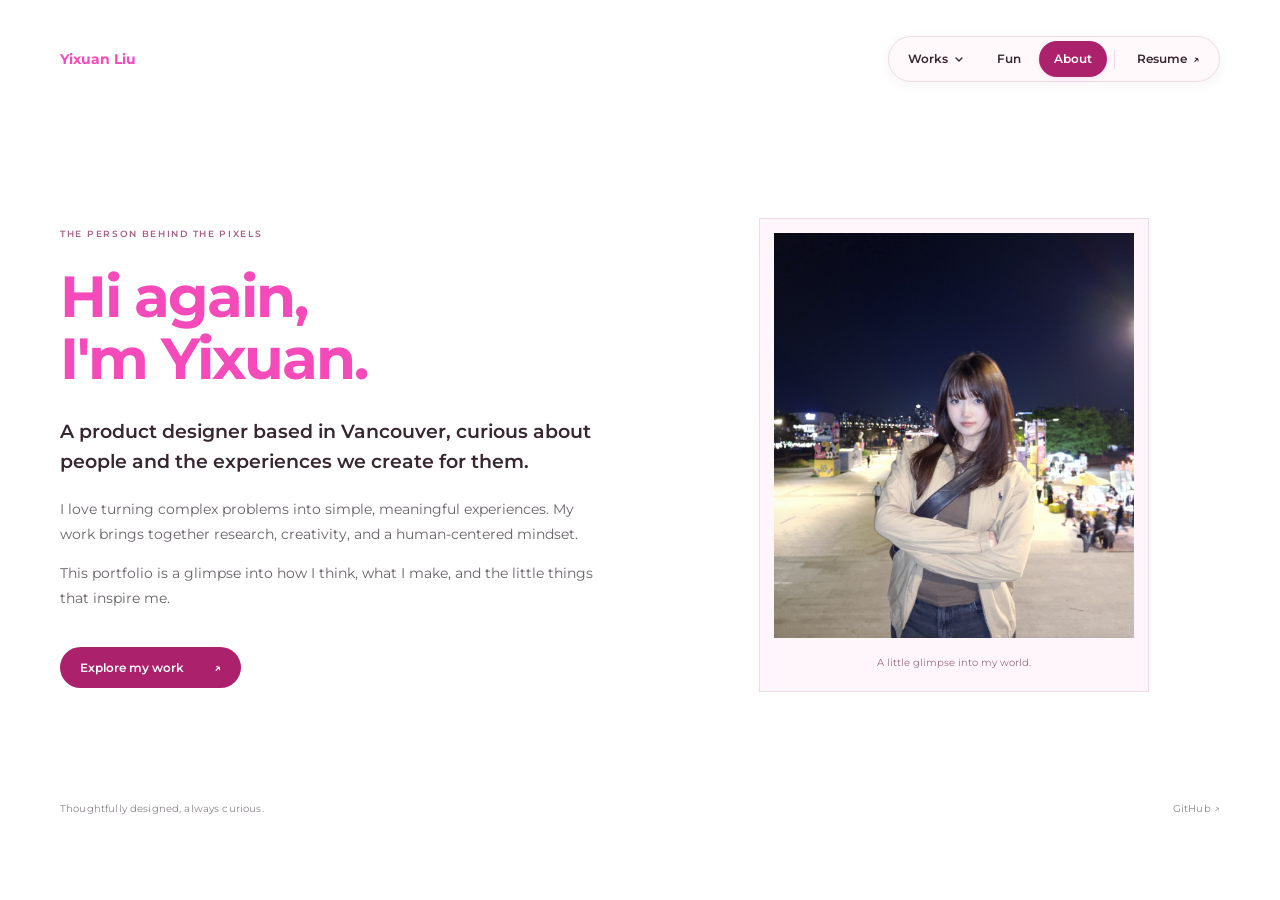
==== about.html @ a10f19e1 "Refresh portfolio navigation, entrance motion and branding" ====
<!doctype html>
<html lang="en"><head><meta charset="UTF-8"><meta name="viewport" content="width=device-width, initial-scale=1"><meta name="theme-color" content="#ffffff"><title>About — Yixuan Liu</title><link rel="icon" href="assets/favicon.svg" type="image/svg+xml"><link rel="stylesheet" href="style.css"><script src="navigation.js" defer></script></head>
<body><a class="skip-link" href="#main">Skip to content</a><header class="site-header">
    <a class="wordmark" href="./" aria-label="Yixuan Liu, home">Yixuan Liu</a>
    <nav class="portfolio-nav" aria-label="Main navigation">
      <div class="works-menu">
        <button class="pill-link works-trigger" type="button" aria-expanded="false" aria-controls="works-list">Works <svg class="nav-chevron" width="10" height="10" viewBox="0 0 10 10" aria-hidden="true"><path d="m2 4 3 3 3-3" fill="none" stroke="currentColor" stroke-width="1.4" stroke-linecap="round" stroke-linejoin="round"/></svg></button>
        <div class="works-list" id="works-list" hidden>
          <span class="nav-menu-label">SELECTED WORK</span>
          <a href="fnha.html"><strong>First Nations Health Authority</strong><span>Mental health &amp; primary care</span><span class="menu-arrow" aria-hidden="true">↗</span></a>
          <a href="elevare.html"><strong>ELEVARE Connect</strong><span>AI conversation practice</span><span class="menu-arrow" aria-hidden="true">↗</span></a>
          <a class="all-work-link" href="./#work">View all work <span aria-hidden="true">↓</span></a>
        </div>
      </div>
      <a class="pill-link" href="fun.html">Fun</a>
      <a class="pill-link" href="about.html" aria-current="page">About</a>
      <span class="nav-separator" aria-hidden="true"></span>
      <a class="pill-link resume-link" href="https://drive.google.com/file/d/155vEEcQ53P3VuCx9Ew82T92FQnsxPeMG/view?usp=drivesdk" target="_blank" rel="noopener noreferrer" aria-label="Resume (opens in a new tab)">Resume <span aria-hidden="true">↗</span></a>
    </nav>
  </header><main id="main"><section class="personal-view about-view" aria-labelledby="page-title"><div class="personal-copy"><span class="personal-eyebrow">THE PERSON BEHIND THE PIXELS</span><h1 id="page-title">Hi again,<br>I'm Yixuan.</h1><p class="personal-lead">A product designer based in Vancouver, curious about people and the experiences we create for them.</p><p>I love turning complex problems into simple, meaningful experiences. My work brings together research, creativity, and a human-centered mindset.</p><p>This portfolio is a glimpse into how I think, what I make, and the little things that inspire me.</p><a class="personal-action" href="./#work">Explore my work <span aria-hidden="true">↗</span></a></div><figure class="personal-portrait"><img src="assets/portrait.png" alt="Yixuan enjoying a night out in the city"><figcaption>A little glimpse into my world.</figcaption></figure></section><footer class="site-footer"><span>Thoughtfully designed, always curious.</span><a href="https://github.com/yixuan021" target="_blank" rel="noopener noreferrer">GitHub ↗</a></footer></main></body></html>
---- style.css ----
@import url('https://fonts.googleapis.com/css2?family=Montserrat:wght@400;500;600;700&display=swap');

:root{--pink:#f54bba;--ink:#171717;--muted:#686268;--font:'Montserrat',Arial,sans-serif}
*{box-sizing:border-box}html{scroll-behavior:smooth}body{margin:0;background:#fff;color:var(--ink);font-family:var(--font);-webkit-font-smoothing:antialiased}button,a{-webkit-tap-highlight-color:transparent}button{font:inherit}a{color:inherit}button:focus-visible,a:focus-visible{outline:2px solid var(--pink);outline-offset:6px}.skip-link{position:fixed;top:-80px;left:20px;z-index:10;background:white;padding:12px}.skip-link:focus{top:10px}
.site-header{max-width:1512px;margin:auto;padding:36px 60px;display:flex;justify-content:space-between;align-items:center}.wordmark{font-size:14px;font-weight:700;color:var(--pink);text-decoration:none}.navigation{width:270px;height:33px;display:flex;align-items:center;padding:2px 5px;background:#efefef;border-radius:24px;gap:0}.nav-item{border:0;background:none;text-decoration:none;border-radius:20px;display:flex;justify-content:center;align-items:center;gap:8px;height:29px;flex:1;font-size:14px;font-weight:700;letter-spacing:.28px;cursor:pointer;transition:background .2s}.nav-item.active{background:white}.nav-item:hover{background:#fff9fd}.nav-item img{width:14px;height:14px;object-fit:contain}
main{max-width:1512px;margin:auto}.hero{display:grid;grid-template-columns:minmax(0,1fr) minmax(0,567px);gap:clamp(40px,8.25vw,125px);align-items:center;margin:139px 89px 0 60px;min-height:382px}.intro{padding-bottom:43px;container-type:inline-size}.intro h1{font-weight:700;color:var(--pink);font-size:clamp(30px,10.2cqi,56px);line-height:1.12;letter-spacing:-.035em;margin:0 0 28px;white-space:nowrap}.intro-lead{font-size:20px;font-weight:700;line-height:1.25;letter-spacing:.4px;max-width:671px;margin:0 0 25px}.intro-body{font-size:14px;line-height:1.3;letter-spacing:.28px;margin:0;max-width:671px}.board-hint{display:flex;align-items:center;gap:5px;margin:29px 0 0;font-size:8px;line-height:1.6}.board-hint img{flex-shrink:0}.board-area{position:relative}.board{position:relative;width:100%;aspect-ratio:567/382;isolation:isolate}.corkboard{width:100%;height:100%;display:block}.keepsake{position:absolute;border:0;padding:0;background:none;cursor:pointer;transition:filter .2s,transform .25s;transform-origin:50% 12%;color:inherit}.keepsake:hover{filter:drop-shadow(0 5px 4px #39201535);transform:rotate(-3deg) translateY(-3px)}.keepsake:focus-visible{border-radius:4px}.keepsake img{pointer-events:none;max-width:none}.charm{left:4.76%;top:7.33%;width:7.78%;height:26.5%}.pin-crop{position:absolute;left:45.31%;top:0;width:27.19%;height:15.8%;overflow:hidden}.pin-crop img{position:absolute;width:255.1%;height:196.08%;left:-49.49%;top:-14.51%}.charm-crop{position:absolute;left:0;top:10.87%;width:100%;height:89.13%;overflow:hidden}.charm-crop img{position:absolute;width:209.1%;height:100%;left:-43.9%;top:0}.sticky-note{left:6.70%;top:58.64%;width:25.93%;height:32.46%}.note-paper{position:absolute;inset:0;width:100%;height:100%}.dog{position:absolute;left:15.29%;top:17.3%;width:61.6%;height:auto;transform:rotate(-1.83deg)}.photo{left:66.95%;top:57.59%;width:29.24%;height:38.65%}.photo-assembly{position:absolute;left:7.27%;top:10.53%;width:92.30%;height:82.78%;transform:rotate(6.45deg)}.portrait-crop{position:absolute;left:4.42%;top:6.41%;width:91.16%;height:81.18%;overflow:hidden}.portrait-crop img{position:absolute;width:108.66%;height:114.57%;left:-6.19%;top:-14.53%}.polaroid-crop{position:absolute;inset:0;overflow:hidden}.polaroid-crop img{position:absolute;width:138.35%;height:173.18%;left:-19.36%;top:-37.18%}.tape-crop{position:absolute;left:43.06%;top:0;width:30.77%;height:16.66%;overflow:hidden;transform:rotate(7.32deg)}.tape-crop img{position:absolute;width:100%;height:207.32%;left:0;top:-51.27%}.board-caption{position:absolute;bottom:-34px;right:12px;font-size:10px;letter-spacing:.3px;color:#a69b91;opacity:0;transition:opacity .25s}.board-area:hover .board-caption,.board-area:focus-within .board-caption{opacity:1}.site-footer{display:flex;justify-content:space-between;align-items:center;margin:clamp(110px,24vh,260px) 60px 28px;color:#8a838a;font-size:10px;letter-spacing:.15px}.site-footer a{text-decoration:none}.site-footer a:hover{color:var(--pink)}
dialog{border:0;border-radius:16px;padding:54px 44px 40px;max-width:500px;width:calc(100% - 36px);color:var(--ink);box-shadow:0 24px 100px #38241f26}dialog::backdrop{background:#35241c45;backdrop-filter:blur(5px)}.close-dialog{position:absolute;right:16px;top:12px;border:0;background:#f5f2f4;width:32px;height:32px;border-radius:50%;font-size:24px;cursor:pointer}.eyebrow{font-size:9px;font-weight:600;letter-spacing:2px;color:#8f7c88}dialog h2{font-size:28px;line-height:1.2;color:var(--pink);letter-spacing:-.5px;margin:18px 0 24px}dialog p{font-size:14px;line-height:1.8;color:#504650}dialog .text-link{display:inline-block;font-size:12px;font-weight:600;color:#b72483;margin-top:16px;text-decoration:none;border:0;border-bottom:1px solid #f2b6dc;padding:0 0 5px;background:none;cursor:pointer}.play-dog{display:block;object-fit:contain;margin:0 auto 20px}
@media(min-width:1400px){.hero{grid-template-columns:minmax(0,671px) minmax(0,567px);gap:125px}.intro{padding-bottom:42px}.intro h1{margin-bottom:24px}}
@media(max-width:1100px) and (min-width:761px){.site-header{padding:30px 40px}.hero{margin:130px 60px 0 40px;grid-template-columns:minmax(0,1.15fr) minmax(0,1fr);gap:55px;min-height:300px}.intro{padding-bottom:0}.intro h1{margin-bottom:22px}.intro-lead{font-size:16px;margin-bottom:20px}.intro-body{font-size:12px}.board-hint{margin-top:24px;font-size:7px}.site-footer{margin-left:40px;margin-right:40px}}
@media(max-width:760px){.site-header{padding:25px 24px}.wordmark{font-size:12px}.navigation{width:200px;height:34px;padding:3px}.nav-item{font-size:11px;height:28px;gap:5px}.nav-item img{width:11px;height:11px}.hero{display:flex;flex-direction:column;align-items:stretch;margin:78px 24px 0;gap:42px}.intro{padding:0;max-width:570px}.intro h1{margin-bottom:24px}.intro-lead{font-size:17px;line-height:1.4;letter-spacing:0;max-width:540px;margin-bottom:22px}.intro-body{font-size:13px;line-height:1.65;letter-spacing:0;max-width:540px}.board-hint{font-size:9px;margin-top:25px}.board-area{width:100%;max-width:567px;align-self:center}.board-caption{font-size:9px;bottom:-27px;opacity:1}.site-footer{margin:85px 24px 25px;font-size:9px;gap:20px}dialog{padding:48px 28px 28px}dialog h2{font-size:25px}}
/* A shared entrance for the introduction and board; final positions stay in place. */
@keyframes intro-reveal{
  from{opacity:0;transform:translateY(16px)}
  to{opacity:1;transform:translateY(0)}
}
@media(prefers-reduced-motion:no-preference){
  .intro > *, .hero .board-area{animation:intro-reveal 800ms cubic-bezier(.25,0,0,1) both}
  .intro h1{animation-delay:160ms}
  .intro-lead{animation-delay:240ms}
  .intro-body{animation-delay:320ms}
  .intro .board-hint{animation-delay:400ms}
  .hero .board-area{animation-delay:240ms}
}
@media(prefers-reduced-motion:reduce){html{scroll-behavior:auto}*,*::before,*::after{transition:none!important;animation:none!important}}

/* Selected work follows the 1392 × 774 cover in the Figma layout. */
.selected-work{margin:148px 60px 0;scroll-margin-top:40px}.project-media{position:relative;aspect-ratio:1392/774;background:#e9eeeb;overflow:hidden}.project-cover{display:flex;width:100%;height:100%;align-items:center;justify-content:center;text-decoration:none;background:radial-gradient(ellipse at 30% 20%,#f3f5ee 0%,#e8ede8 65%,#dce5df 100%)}.project-video{display:block;width:88%;height:auto;aspect-ratio:16/9;object-fit:contain;border-radius:8px;box-shadow:0 14px 42px #2541381c;transition:transform .6s cubic-bezier(.2,.7,.3,1)}.project-cover:hover .project-video{transform:scale(1.015)}.project-cover:focus-visible{outline-offset:-5px;outline:3px solid var(--pink)}.project-cta{position:absolute;right:28px;bottom:24px;padding:12px 17px;border-radius:30px;background:#161b18;color:white;font-size:12px;font-weight:500;display:flex;align-items:center;gap:18px;opacity:0;transform:translateY(5px);transition:opacity .2s,transform .2s}.project-cta span{font-size:20px;line-height:1}.project-cover:focus-visible .project-cta{opacity:1;transform:none}.preview-toggle{position:absolute;left:24px;bottom:22px;border:1px solid #ffffffb3;background:#ffffffd9;color:#31473d;border-radius:30px;padding:9px 13px;display:flex;align-items:center;gap:8px;font-size:10px;font-weight:500;cursor:pointer;box-shadow:0 2px 8px #1e332208}.preview-toggle[hidden]{display:none}.preview-toggle:hover{background:white}.preview-toggle-icon{font-size:10px;min-width:10px}.project-caption{display:flex;align-items:baseline;gap:24px;margin-top:10px}.project-caption h2{font-size:14px;font-weight:700;line-height:1.5;margin:0}.project-caption h2 a{text-decoration:none}.project-caption h2 a:hover{color:var(--pink)}.project-caption p{font-size:14px;line-height:1.5;margin:0;color:#292c39}.project-cursor{position:fixed;top:0;left:0;z-index:50;display:flex;align-items:center;gap:17px;border-radius:30px;padding:13px 18px;background:#161b18;color:white;box-shadow:0 5px 20px #13221b26;font-size:12px;font-weight:500;white-space:nowrap;pointer-events:none;opacity:0;visibility:hidden;will-change:transform}.project-cursor span{font-size:23px;line-height:1}.project-cursor.visible{opacity:1;visibility:visible}.site-footer{margin-top:110px}
@media(hover:hover) and (pointer:fine){.project-cover.has-project-cursor{cursor:none}}
@media(hover:none),(pointer:coarse){.project-cta{opacity:1;transform:none}.project-cursor{display:none}}
@media(max-width:1100px) and (min-width:761px){.selected-work{margin:130px 40px 0}.project-caption{gap:20px}.project-caption h2,.project-caption p{font-size:12px}}
@media(max-width:760px){.selected-work{margin:100px 24px 0;scroll-margin-top:24px}.project-media{aspect-ratio:1.25}.project-video{width:94%;border-radius:4px;box-shadow:0 8px 24px #2541381a}.project-caption{display:block;margin-top:14px}.project-caption h2{font-size:13px}.project-caption p{font-size:11px;line-height:1.6;margin-top:4px;max-width:300px}.project-cta{opacity:1;transform:none;right:12px;bottom:12px;font-size:10px;gap:10px;padding:8px 11px}.project-cta span{font-size:16px}.preview-toggle{left:12px;bottom:12px;font-size:9px;padding:8px 10px}.preview-toggle-label{display:none}.site-footer{margin-top:80px}}

/* Shared project dimensions; ELEVARE uses its own blue palette. */
.project + .project{margin-top:80px}.project-elevare .project-media{background:#e4eff7}.project-elevare .project-cover{background:radial-gradient(ellipse at 30% 20%,#f2f8fc 0%,#e4eff7 65%,#d3e5f1 100%)}
@media(max-width:760px){.project + .project{margin-top:52px}}

/* A pink capsule navigation shared across the portfolio. */
:root{--nav-hover:#fce2f1;--nav-selected:#ac216c;--nav-pressed:#8d1957;--nav-border:#eddae4}
.site-header{position:relative;z-index:20;gap:20px}
.portfolio-nav{display:flex;align-items:center;gap:3px;padding:4px;border:1px solid var(--nav-border);border-radius:999px;background:#fff9fceF;box-shadow:0 3px 12px #793a5610;font-family:var(--font)}
.pill-link{display:inline-flex;align-items:center;justify-content:center;gap:6px;min-height:36px;padding:0 15px;border:0;border-radius:999px;background:transparent;color:#382631;font:600 12px/1 var(--font);text-decoration:none;white-space:nowrap;cursor:pointer;transition:background-color .2s,color .2s,box-shadow .2s}
.pill-link:hover,.pill-link:focus-visible,.works-trigger[aria-expanded="true"]{background:var(--nav-hover);color:#8d1957}
.pill-link[aria-current="page"],.pill-link.is-current{background:var(--nav-selected);color:#fff;box-shadow:0 2px 5px #ac216c18}
.pill-link[aria-current="page"]:hover,.pill-link.is-current:hover{background:#981e60;color:#fff}
.pill-link:active{background:var(--nav-pressed);color:#fff}
.nav-separator{width:1px;height:19px;background:var(--nav-border);margin:0 4px}
.resume-link span{font-size:11px;line-height:1}
.works-menu{position:relative}.nav-chevron{transition:transform .2s}.works-trigger[aria-expanded="true"] .nav-chevron{transform:rotate(180deg)}
.works-list{position:absolute;top:calc(100% + 12px);left:0;width:310px;padding:10px;border:1px solid var(--nav-border);border-radius:18px;background:#fffbfd;box-shadow:0 14px 40px #68334c1a;animation:nav-menu-in .2s cubic-bezier(.25,0,0,1)}
.works-list[hidden]{display:none}.nav-menu-label{display:block;padding:10px 12px 8px;font-size:8px;font-weight:600;letter-spacing:1.5px;color:#9a6c82}
.works-list a{position:relative;display:block;padding:14px 34px 14px 12px;border-radius:11px;color:#382631;text-decoration:none;transition:background-color .2s,color .2s}
.works-list strong{display:block;font-size:11px;font-weight:600;line-height:1.5}.works-list a>span:not(.menu-arrow){display:block;font-size:10px;line-height:1.6;color:#886c7a;margin-top:3px}.menu-arrow{position:absolute;right:13px;top:17px;color:#ac216c;font-size:16px}
.works-list a:hover,.works-list a:focus-visible{background:var(--nav-hover)}
.works-list a[aria-current="page"]{background:var(--nav-selected);color:#fff}.works-list a[aria-current="page"] span{color:#fff}
.works-list .all-work-link{border-top:1px solid var(--nav-border);border-radius:0 0 10px 10px;margin-top:6px;font-size:10px;font-weight:600;display:flex;align-items:center;justify-content:space-between;padding:13px 12px}.works-list .all-work-link>span{margin:0}
@keyframes nav-menu-in{from{opacity:0;transform:translateY(-5px)}to{opacity:1;transform:translateY(0)}}
.case-page .case-header{height:60px}
.case-page .site-header{position:sticky;top:0;background:#fffffff5;backdrop-filter:blur(12px)}
.case-page .case-contents{top:calc(var(--portfolio-header-height,118px) + 24px)}
.case-page [id]{scroll-margin-top:calc(var(--portfolio-header-height,118px) + 24px)}
.personal-view{display:grid;grid-template-columns:minmax(0,1.2fr) minmax(0,1fr);gap:90px;align-items:center;margin:100px 90px 0 60px;min-height:420px}
.personal-eyebrow{font-size:9px;font-weight:600;letter-spacing:1.7px;color:#a96086}.personal-copy h1{font-size:clamp(40px,4.5vw,64px);line-height:1.08;letter-spacing:-2px;color:var(--pink);margin:24px 0 28px}.personal-copy p{font-size:14px;line-height:1.8;max-width:550px;color:#686268}.personal-copy .personal-lead{font-size:19px;font-weight:600;line-height:1.6;color:#382631}.personal-action{display:inline-flex;gap:30px;margin-top:22px;padding:13px 20px;border-radius:999px;background:var(--nav-selected);color:white;font-size:12px;font-weight:600;text-decoration:none;transition:background .2s}.personal-action:hover{background:var(--nav-pressed)}
.personal-portrait,.fun-art{margin:0;justify-self:center;max-width:390px;width:100%}.personal-portrait{padding:14px 14px 22px;background:#fff6fb;border:1px solid var(--nav-border);transform:rotate(3deg)}.personal-portrait img{display:block;width:100%;aspect-ratio:4/4.5;object-fit:cover}.personal-portrait figcaption,.fun-art figcaption{text-align:center;font-size:10px;color:#9a6c82;margin-top:18px}.fun-art{background:#fff6fb;border-radius:40px;padding:35px 25px}.fun-art img{display:block;width:100%;height:auto}
@media(max-width:760px){.site-header{flex-wrap:wrap;gap:20px;justify-content:center}.site-header .wordmark{margin-right:auto}.portfolio-nav{max-width:100%;gap:0;padding:4px}.pill-link{font-size:11px;padding:0 9px;min-height:35px}.nav-separator{margin:0 3px}.works-list{left:-20px;width:min(300px,calc(100vw - 48px))}.personal-view{grid-template-columns:1fr;gap:45px;margin:65px 24px 0;min-height:0}.personal-copy h1{font-size:44px;letter-spacing:-1.3px}.personal-copy .personal-lead{font-size:17px}.personal-copy p{font-size:13px}.personal-portrait,.fun-art{max-width:340px}.case-page .case-header{padding:0 24px}}
@media(prefers-reduced-motion:no-preference){.personal-copy,.personal-portrait,.fun-art{animation:intro-reveal 800ms cubic-bezier(.25,0,0,1) both}.personal-portrait,.fun-art{animation-delay:160ms}}
@media(max-width:380px){.portfolio-nav .pill-link{font-size:10px;padding:0 7px;gap:4px}.nav-separator{margin:0 2px}}
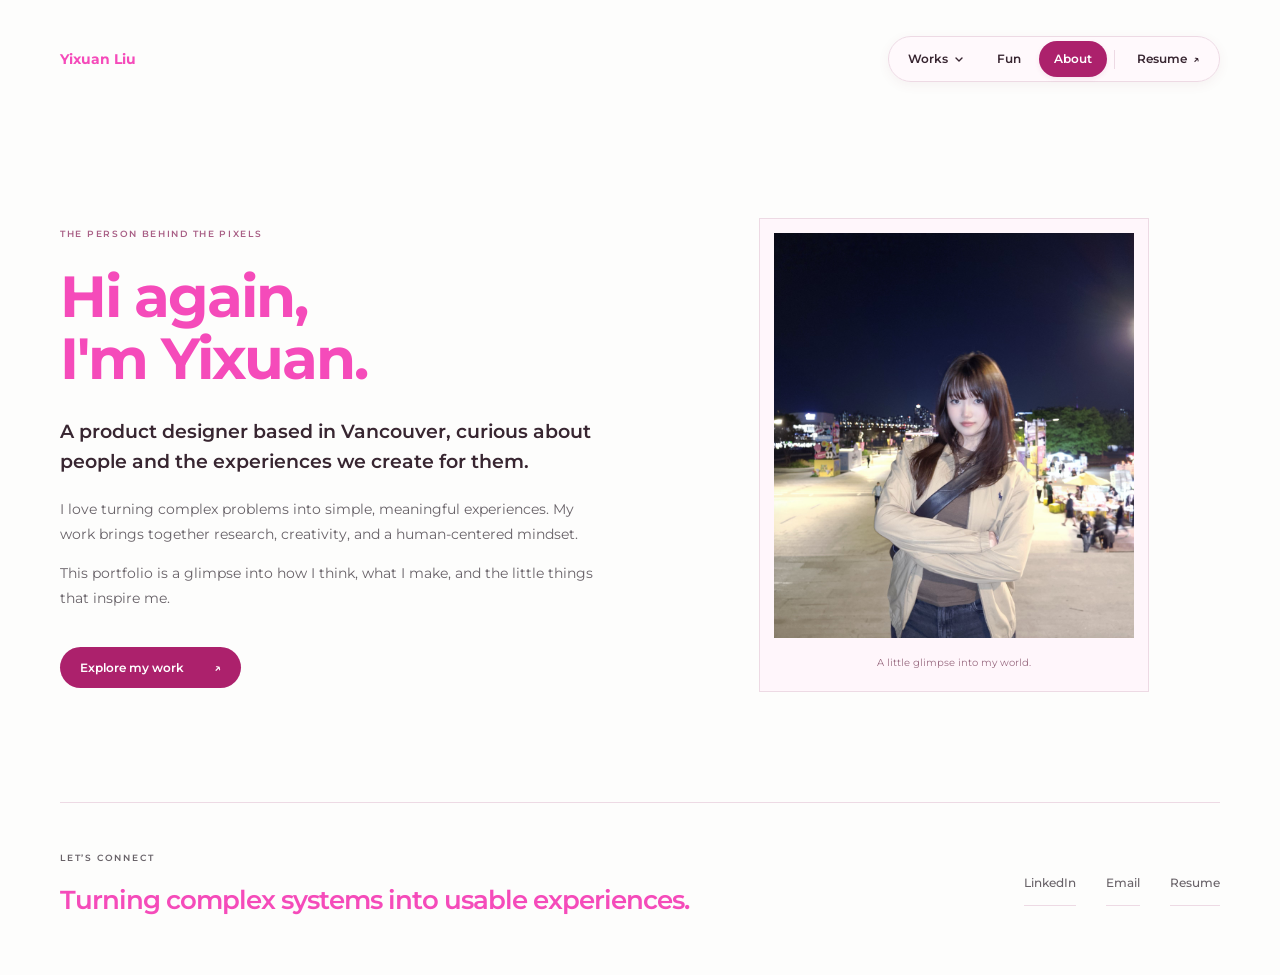
==== commit e2aedfee: "Refresh portfolio footer, homepage motion, sticky header, and palette" ====
--- a/about.html
+++ b/about.html
@@ -1,5 +1,5 @@
 <!doctype html>
-<html lang="en"><head><meta charset="UTF-8"><meta name="viewport" content="width=device-width, initial-scale=1"><meta name="theme-color" content="#ffffff"><title>About — Yixuan Liu</title><link rel="icon" href="assets/favicon.svg" type="image/svg+xml"><link rel="stylesheet" href="style.css"><script src="navigation.js" defer></script></head>
+<html lang="en"><head><meta charset="UTF-8"><meta name="viewport" content="width=device-width, initial-scale=1"><meta name="theme-color" content="#fdfdfc"><title>About — Yixuan Liu</title><link rel="icon" href="assets/favicon.svg" type="image/svg+xml"><link rel="stylesheet" href="style.css?v=20261031-footer-motion"><script src="navigation.js" defer></script></head>
 <body><a class="skip-link" href="#main">Skip to content</a><header class="site-header">
     <a class="wordmark" href="./" aria-label="Yixuan Liu, home">Yixuan Liu</a>
     <nav class="portfolio-nav" aria-label="Main navigation">
@@ -9,6 +9,7 @@
           <span class="nav-menu-label">SELECTED WORK</span>
           <a href="fnha.html"><strong>First Nations Health Authority</strong><span>Mental health &amp; primary care</span><span class="menu-arrow" aria-hidden="true">↗</span></a>
           <a href="elevare.html"><strong>ELEVARE Connect</strong><span>AI conversation practice</span><span class="menu-arrow" aria-hidden="true">↗</span></a>
+          <a href="groundlink.html"><strong>GroundLink</strong><span>Sports discovery &amp; community</span><span class="menu-arrow" aria-hidden="true">↗</span></a>
           <a class="all-work-link" href="./#work">View all work <span aria-hidden="true">↓</span></a>
         </div>
       </div>
@@ -17,4 +18,14 @@
       <span class="nav-separator" aria-hidden="true"></span>
       <a class="pill-link resume-link" href="https://drive.google.com/file/d/155vEEcQ53P3VuCx9Ew82T92FQnsxPeMG/view?usp=drivesdk" target="_blank" rel="noopener noreferrer" aria-label="Resume (opens in a new tab)">Resume <span aria-hidden="true">↗</span></a>
     </nav>
-  </header><main id="main"><section class="personal-view about-view" aria-labelledby="page-title"><div class="personal-copy"><span class="personal-eyebrow">THE PERSON BEHIND THE PIXELS</span><h1 id="page-title">Hi again,<br>I'm Yixuan.</h1><p class="personal-lead">A product designer based in Vancouver, curious about people and the experiences we create for them.</p><p>I love turning complex problems into simple, meaningful experiences. My work brings together research, creativity, and a human-centered mindset.</p><p>This portfolio is a glimpse into how I think, what I make, and the little things that inspire me.</p><a class="personal-action" href="./#work">Explore my work <span aria-hidden="true">↗</span></a></div><figure class="personal-portrait"><img src="assets/portrait.png" alt="Yixuan enjoying a night out in the city"><figcaption>A little glimpse into my world.</figcaption></figure></section><footer class="site-footer"><span>Thoughtfully designed, always curious.</span><a href="https://github.com/yixuan021" target="_blank" rel="noopener noreferrer">GitHub ↗</a></footer></main></body></html>+  </header><main id="main"><section class="personal-view about-view" aria-labelledby="page-title"><div class="personal-copy"><span class="personal-eyebrow">THE PERSON BEHIND THE PIXELS</span><h1 id="page-title">Hi again,<br>I'm Yixuan.</h1><p class="personal-lead">A product designer based in Vancouver, curious about people and the experiences we create for them.</p><p>I love turning complex problems into simple, meaningful experiences. My work brings together research, creativity, and a human-centered mindset.</p><p>This portfolio is a glimpse into how I think, what I make, and the little things that inspire me.</p><a class="personal-action" href="./#work">Explore my work <span aria-hidden="true">↗</span></a></div><figure class="personal-portrait"><img src="assets/portrait.png" alt="Yixuan enjoying a night out in the city"><figcaption>A little glimpse into my world.</figcaption></figure></section><footer class="site-footer" aria-label="Get in touch">
+      <div class="footer-message">
+        <span class="footer-eyebrow">LET’S CONNECT</span>
+        <h2>Turning complex systems into usable experiences.</h2>
+      </div>
+      <nav class="footer-links" aria-label="Contact and resume">
+        <a href="https://www.linkedin.com/in/yixuan-liu21/" target="_blank" rel="noopener noreferrer" aria-label="LinkedIn (opens in a new tab)">LinkedIn</a>
+        <a href="mailto:liuyixuan2002021@gmail.com">Email</a>
+        <a href="https://drive.google.com/file/d/155vEEcQ53P3VuCx9Ew82T92FQnsxPeMG/view?usp=drivesdk" target="_blank" rel="noopener noreferrer" aria-label="Resume (opens in a new tab)">Resume</a>
+      </nav>
+    </footer></main></body></html>
--- a/style.css
+++ b/style.css
@@ -1,9 +1,9 @@
 @import url('https://fonts.googleapis.com/css2?family=Montserrat:wght@400;500;600;700&display=swap');
 
-:root{--pink:#f54bba;--ink:#171717;--muted:#686268;--font:'Montserrat',Arial,sans-serif}
-*{box-sizing:border-box}html{scroll-behavior:smooth}body{margin:0;background:#fff;color:var(--ink);font-family:var(--font);-webkit-font-smoothing:antialiased}button,a{-webkit-tap-highlight-color:transparent}button{font:inherit}a{color:inherit}button:focus-visible,a:focus-visible{outline:2px solid var(--pink);outline-offset:6px}.skip-link{position:fixed;top:-80px;left:20px;z-index:10;background:white;padding:12px}.skip-link:focus{top:10px}
+:root{--page-background:#fdfdfc;--pink:#f54bba;--ink:#171717;--muted:#686268;--font:'Montserrat',Arial,sans-serif;--intro-title-size:clamp(30px,11.5cqi,64px);--intro-title-weight:700;--intro-title-line-height:1.12;--intro-title-tracking:-.035em}
+*{box-sizing:border-box}html{scroll-behavior:smooth}body{margin:0;background:var(--page-background);color:var(--ink);font-family:var(--font);-webkit-font-smoothing:antialiased}button,a{-webkit-tap-highlight-color:transparent}button{font:inherit}a{color:inherit}button:focus-visible,a:focus-visible{outline:2px solid var(--pink);outline-offset:6px}.skip-link{position:fixed;top:-80px;left:20px;z-index:10;background:white;padding:12px}.skip-link:focus{top:10px}
 .site-header{max-width:1512px;margin:auto;padding:36px 60px;display:flex;justify-content:space-between;align-items:center}.wordmark{font-size:14px;font-weight:700;color:var(--pink);text-decoration:none}.navigation{width:270px;height:33px;display:flex;align-items:center;padding:2px 5px;background:#efefef;border-radius:24px;gap:0}.nav-item{border:0;background:none;text-decoration:none;border-radius:20px;display:flex;justify-content:center;align-items:center;gap:8px;height:29px;flex:1;font-size:14px;font-weight:700;letter-spacing:.28px;cursor:pointer;transition:background .2s}.nav-item.active{background:white}.nav-item:hover{background:#fff9fd}.nav-item img{width:14px;height:14px;object-fit:contain}
-main{max-width:1512px;margin:auto}.hero{display:grid;grid-template-columns:minmax(0,1fr) minmax(0,567px);gap:clamp(40px,8.25vw,125px);align-items:center;margin:139px 89px 0 60px;min-height:382px}.intro{padding-bottom:43px;container-type:inline-size}.intro h1{font-weight:700;color:var(--pink);font-size:clamp(30px,10.2cqi,56px);line-height:1.12;letter-spacing:-.035em;margin:0 0 28px;white-space:nowrap}.intro-lead{font-size:20px;font-weight:700;line-height:1.25;letter-spacing:.4px;max-width:671px;margin:0 0 25px}.intro-body{font-size:14px;line-height:1.3;letter-spacing:.28px;margin:0;max-width:671px}.board-hint{display:flex;align-items:center;gap:5px;margin:29px 0 0;font-size:8px;line-height:1.6}.board-hint img{flex-shrink:0}.board-area{position:relative}.board{position:relative;width:100%;aspect-ratio:567/382;isolation:isolate}.corkboard{width:100%;height:100%;display:block}.keepsake{position:absolute;border:0;padding:0;background:none;cursor:pointer;transition:filter .2s,transform .25s;transform-origin:50% 12%;color:inherit}.keepsake:hover{filter:drop-shadow(0 5px 4px #39201535);transform:rotate(-3deg) translateY(-3px)}.keepsake:focus-visible{border-radius:4px}.keepsake img{pointer-events:none;max-width:none}.charm{left:4.76%;top:7.33%;width:7.78%;height:26.5%}.pin-crop{position:absolute;left:45.31%;top:0;width:27.19%;height:15.8%;overflow:hidden}.pin-crop img{position:absolute;width:255.1%;height:196.08%;left:-49.49%;top:-14.51%}.charm-crop{position:absolute;left:0;top:10.87%;width:100%;height:89.13%;overflow:hidden}.charm-crop img{position:absolute;width:209.1%;height:100%;left:-43.9%;top:0}.sticky-note{left:6.70%;top:58.64%;width:25.93%;height:32.46%}.note-paper{position:absolute;inset:0;width:100%;height:100%}.dog{position:absolute;left:15.29%;top:17.3%;width:61.6%;height:auto;transform:rotate(-1.83deg)}.photo{left:66.95%;top:57.59%;width:29.24%;height:38.65%}.photo-assembly{position:absolute;left:7.27%;top:10.53%;width:92.30%;height:82.78%;transform:rotate(6.45deg)}.portrait-crop{position:absolute;left:4.42%;top:6.41%;width:91.16%;height:81.18%;overflow:hidden}.portrait-crop img{position:absolute;width:108.66%;height:114.57%;left:-6.19%;top:-14.53%}.polaroid-crop{position:absolute;inset:0;overflow:hidden}.polaroid-crop img{position:absolute;width:138.35%;height:173.18%;left:-19.36%;top:-37.18%}.tape-crop{position:absolute;left:43.06%;top:0;width:30.77%;height:16.66%;overflow:hidden;transform:rotate(7.32deg)}.tape-crop img{position:absolute;width:100%;height:207.32%;left:0;top:-51.27%}.board-caption{position:absolute;bottom:-34px;right:12px;font-size:10px;letter-spacing:.3px;color:#a69b91;opacity:0;transition:opacity .25s}.board-area:hover .board-caption,.board-area:focus-within .board-caption{opacity:1}.site-footer{display:flex;justify-content:space-between;align-items:center;margin:clamp(110px,24vh,260px) 60px 28px;color:#8a838a;font-size:10px;letter-spacing:.15px}.site-footer a{text-decoration:none}.site-footer a:hover{color:var(--pink)}
+main{max-width:1512px;margin:auto}.hero{display:grid;grid-template-columns:minmax(0,1fr) minmax(0,567px);gap:clamp(40px,8.25vw,125px);align-items:center;margin:139px 89px 0 60px;min-height:382px}.intro{padding-bottom:43px;container-type:inline-size}.intro h1{font-weight:var(--intro-title-weight);color:var(--pink);font-size:var(--intro-title-size);line-height:var(--intro-title-line-height);letter-spacing:var(--intro-title-tracking);margin:0 0 28px;white-space:nowrap}.intro-lead{font-size:20px;font-weight:700;line-height:1.25;letter-spacing:.4px;max-width:671px;margin:0 0 25px}.intro-body{font-size:14px;line-height:1.3;letter-spacing:.28px;margin:0;max-width:671px}.board-hint{display:flex;align-items:center;gap:5px;margin:29px 0 0;font-size:8px;line-height:1.6}.board-hint img{flex-shrink:0}.board-area{position:relative}.board{position:relative;width:100%;aspect-ratio:567/382;isolation:isolate}.corkboard{width:100%;height:100%;display:block}.keepsake{position:absolute;border:0;padding:0;background:none;cursor:pointer;transition:filter .2s,transform .25s;transform-origin:50% 12%;color:inherit}.keepsake:hover{filter:drop-shadow(0 5px 4px #39201535);transform:rotate(-3deg) translateY(-3px)}.keepsake:focus-visible{border-radius:4px}.keepsake img{pointer-events:none;max-width:none}.charm{left:4.76%;top:7.33%;width:7.78%;height:26.5%}.pin-crop{position:absolute;left:45.31%;top:0;width:27.19%;height:15.8%;overflow:hidden}.pin-crop img{position:absolute;width:255.1%;height:196.08%;left:-49.49%;top:-14.51%}.charm-crop{position:absolute;left:0;top:10.87%;width:100%;height:89.13%;overflow:hidden}.charm-crop img{position:absolute;width:209.1%;height:100%;left:-43.9%;top:0}.sticky-note{left:6.70%;top:58.64%;width:25.93%;height:32.46%}.note-paper{position:absolute;inset:0;width:100%;height:100%}.dog{position:absolute;left:15.29%;top:17.3%;width:61.6%;height:auto;transform:rotate(-1.83deg)}.photo{left:66.95%;top:57.59%;width:29.24%;height:38.65%}.photo-assembly{position:absolute;left:7.27%;top:10.53%;width:92.30%;height:82.78%;transform:rotate(6.45deg)}.portrait-crop{position:absolute;left:4.42%;top:6.41%;width:91.16%;height:81.18%;overflow:hidden}.portrait-crop img{position:absolute;width:108.66%;height:114.57%;left:-6.19%;top:-14.53%}.polaroid-crop{position:absolute;inset:0;overflow:hidden}.polaroid-crop img{position:absolute;width:138.35%;height:173.18%;left:-19.36%;top:-37.18%}.tape-crop{position:absolute;left:43.06%;top:0;width:30.77%;height:16.66%;overflow:hidden;transform:rotate(7.32deg)}.tape-crop img{position:absolute;width:100%;height:207.32%;left:0;top:-51.27%}.board-caption{position:absolute;bottom:-34px;right:12px;font-size:10px;letter-spacing:.3px;color:#a69b91;opacity:0;transition:opacity .25s}.board-area:hover .board-caption,.board-area:focus-within .board-caption{opacity:1}.site-footer{display:flex;justify-content:space-between;align-items:center;margin:clamp(110px,24vh,260px) 60px 28px;color:#8a838a;font-size:10px;letter-spacing:.15px}.site-footer a{text-decoration:none}.site-footer a:hover{color:var(--pink)}
 dialog{border:0;border-radius:16px;padding:54px 44px 40px;max-width:500px;width:calc(100% - 36px);color:var(--ink);box-shadow:0 24px 100px #38241f26}dialog::backdrop{background:#35241c45;backdrop-filter:blur(5px)}.close-dialog{position:absolute;right:16px;top:12px;border:0;background:#f5f2f4;width:32px;height:32px;border-radius:50%;font-size:24px;cursor:pointer}.eyebrow{font-size:9px;font-weight:600;letter-spacing:2px;color:#8f7c88}dialog h2{font-size:28px;line-height:1.2;color:var(--pink);letter-spacing:-.5px;margin:18px 0 24px}dialog p{font-size:14px;line-height:1.8;color:#504650}dialog .text-link{display:inline-block;font-size:12px;font-weight:600;color:#b72483;margin-top:16px;text-decoration:none;border:0;border-bottom:1px solid #f2b6dc;padding:0 0 5px;background:none;cursor:pointer}.play-dog{display:block;object-fit:contain;margin:0 auto 20px}
 @media(min-width:1400px){.hero{grid-template-columns:minmax(0,671px) minmax(0,567px);gap:125px}.intro{padding-bottom:42px}.intro h1{margin-bottom:24px}}
 @media(max-width:1100px) and (min-width:761px){.site-header{padding:30px 40px}.hero{margin:130px 60px 0 40px;grid-template-columns:minmax(0,1.15fr) minmax(0,1fr);gap:55px;min-height:300px}.intro{padding-bottom:0}.intro h1{margin-bottom:22px}.intro-lead{font-size:16px;margin-bottom:20px}.intro-body{font-size:12px}.board-hint{margin-top:24px;font-size:7px}.site-footer{margin-left:40px;margin-right:40px}}
@@ -24,7 +24,7 @@
 @media(prefers-reduced-motion:reduce){html{scroll-behavior:auto}*,*::before,*::after{transition:none!important;animation:none!important}}
 
 /* Selected work follows the 1392 × 774 cover in the Figma layout. */
-.selected-work{margin:148px 60px 0;scroll-margin-top:40px}.project-media{position:relative;aspect-ratio:1392/774;background:#e9eeeb;overflow:hidden}.project-cover{display:flex;width:100%;height:100%;align-items:center;justify-content:center;text-decoration:none;background:radial-gradient(ellipse at 30% 20%,#f3f5ee 0%,#e8ede8 65%,#dce5df 100%)}.project-video{display:block;width:88%;height:auto;aspect-ratio:16/9;object-fit:contain;border-radius:8px;box-shadow:0 14px 42px #2541381c;transition:transform .6s cubic-bezier(.2,.7,.3,1)}.project-cover:hover .project-video{transform:scale(1.015)}.project-cover:focus-visible{outline-offset:-5px;outline:3px solid var(--pink)}.project-cta{position:absolute;right:28px;bottom:24px;padding:12px 17px;border-radius:30px;background:#161b18;color:white;font-size:12px;font-weight:500;display:flex;align-items:center;gap:18px;opacity:0;transform:translateY(5px);transition:opacity .2s,transform .2s}.project-cta span{font-size:20px;line-height:1}.project-cover:focus-visible .project-cta{opacity:1;transform:none}.preview-toggle{position:absolute;left:24px;bottom:22px;border:1px solid #ffffffb3;background:#ffffffd9;color:#31473d;border-radius:30px;padding:9px 13px;display:flex;align-items:center;gap:8px;font-size:10px;font-weight:500;cursor:pointer;box-shadow:0 2px 8px #1e332208}.preview-toggle[hidden]{display:none}.preview-toggle:hover{background:white}.preview-toggle-icon{font-size:10px;min-width:10px}.project-caption{display:flex;align-items:baseline;gap:24px;margin-top:10px}.project-caption h2{font-size:14px;font-weight:700;line-height:1.5;margin:0}.project-caption h2 a{text-decoration:none}.project-caption h2 a:hover{color:var(--pink)}.project-caption p{font-size:14px;line-height:1.5;margin:0;color:#292c39}.project-cursor{position:fixed;top:0;left:0;z-index:50;display:flex;align-items:center;gap:17px;border-radius:30px;padding:13px 18px;background:#161b18;color:white;box-shadow:0 5px 20px #13221b26;font-size:12px;font-weight:500;white-space:nowrap;pointer-events:none;opacity:0;visibility:hidden;will-change:transform}.project-cursor span{font-size:23px;line-height:1}.project-cursor.visible{opacity:1;visibility:visible}.site-footer{margin-top:110px}
+.selected-work{margin:148px 60px 0;scroll-margin-top:40px}.project-media{position:relative;aspect-ratio:1392/774;background:#e9eeeb;overflow:hidden}.project-cover{display:flex;width:100%;height:100%;align-items:center;justify-content:center;text-decoration:none;background:radial-gradient(ellipse at 30% 20%,#f3f5ee 0%,#e8ede8 65%,#dce5df 100%)}.project-video{display:block;width:88%;height:auto;aspect-ratio:16/9;object-fit:contain;border-radius:8px;box-shadow:0 14px 42px #2541381c}.project-cover:focus-visible{outline-offset:-5px;outline:3px solid var(--pink)}.project-cta{position:absolute;right:28px;bottom:24px;padding:12px 17px;border-radius:30px;background:#161b18;color:white;font-size:12px;font-weight:500;display:flex;align-items:center;gap:18px;opacity:0;transform:translateY(5px);transition:opacity .2s,transform .2s}.project-cta span{font-size:20px;line-height:1}.project-cover:focus-visible .project-cta{opacity:1;transform:none}.preview-toggle{position:absolute;left:24px;bottom:22px;border:1px solid #ffffffb3;background:#ffffffd9;color:#31473d;border-radius:30px;padding:9px 13px;display:flex;align-items:center;gap:8px;font-size:10px;font-weight:500;cursor:pointer;box-shadow:0 2px 8px #1e332208}.preview-toggle[hidden]{display:none}.preview-toggle:hover{background:white}.preview-toggle-icon{font-size:10px;min-width:10px}.project-caption{display:flex;align-items:baseline;gap:24px;margin-top:10px}.project-caption h2{font-size:14px;font-weight:700;line-height:1.5;margin:0}.project-caption h2 a{text-decoration:none}.project-caption h2 a:hover{color:var(--pink)}.project-caption p{font-size:14px;line-height:1.5;margin:0;color:#292c39}.project-cursor{position:fixed;top:0;left:0;z-index:50;display:flex;align-items:center;gap:17px;border-radius:30px;padding:13px 18px;background:#161b18;color:white;box-shadow:0 5px 20px #13221b26;font-size:12px;font-weight:500;white-space:nowrap;pointer-events:none;opacity:0;visibility:hidden;will-change:transform}.project-cursor span{font-size:23px;line-height:1}.project-cursor.visible{opacity:1;visibility:visible}.site-footer{margin-top:110px}
 @media(hover:hover) and (pointer:fine){.project-cover.has-project-cursor{cursor:none}}
 @media(hover:none),(pointer:coarse){.project-cta{opacity:1;transform:none}.project-cursor{display:none}}
 @media(max-width:1100px) and (min-width:761px){.selected-work{margin:130px 40px 0}.project-caption{gap:20px}.project-caption h2,.project-caption p{font-size:12px}}
@@ -55,7 +55,7 @@
 .works-list .all-work-link{border-top:1px solid var(--nav-border);border-radius:0 0 10px 10px;margin-top:6px;font-size:10px;font-weight:600;display:flex;align-items:center;justify-content:space-between;padding:13px 12px}.works-list .all-work-link>span{margin:0}
 @keyframes nav-menu-in{from{opacity:0;transform:translateY(-5px)}to{opacity:1;transform:translateY(0)}}
 .case-page .case-header{height:60px}
-.case-page .site-header{position:sticky;top:0;background:#fffffff5;backdrop-filter:blur(12px)}
+.case-page .site-header,.home-page .site-header{position:sticky;top:0;background:#fdfdfcf5;backdrop-filter:blur(12px)}
 .case-page .case-contents{top:calc(var(--portfolio-header-height,118px) + 24px)}
 .case-page [id]{scroll-margin-top:calc(var(--portfolio-header-height,118px) + 24px)}
 .personal-view{display:grid;grid-template-columns:minmax(0,1.2fr) minmax(0,1fr);gap:90px;align-items:center;margin:100px 90px 0 60px;min-height:420px}
@@ -64,3 +64,55 @@
 @media(max-width:760px){.site-header{flex-wrap:wrap;gap:20px;justify-content:center}.site-header .wordmark{margin-right:auto}.portfolio-nav{max-width:100%;gap:0;padding:4px}.pill-link{font-size:11px;padding:0 9px;min-height:35px}.nav-separator{margin:0 3px}.works-list{left:-20px;width:min(300px,calc(100vw - 48px))}.personal-view{grid-template-columns:1fr;gap:45px;margin:65px 24px 0;min-height:0}.personal-copy h1{font-size:44px;letter-spacing:-1.3px}.personal-copy .personal-lead{font-size:17px}.personal-copy p{font-size:13px}.personal-portrait,.fun-art{max-width:340px}.case-page .case-header{padding:0 24px}}
 @media(prefers-reduced-motion:no-preference){.personal-copy,.personal-portrait,.fun-art{animation:intro-reveal 800ms cubic-bezier(.25,0,0,1) both}.personal-portrait,.fun-art{animation-delay:160ms}}
 @media(max-width:380px){.portfolio-nav .pill-link{font-size:10px;padding:0 7px;gap:4px}.nav-separator{margin:0 2px}}
+
+.project-groundlink .project-media,.project-groundlink .project-cover{background:#e6efdf}
+
+/* Preserve the original GroundLink film’s widescreen composition. */
+.project-groundlink .project-video{aspect-ratio:320/169}
+
+/* Shared page entrance for Works, Fun, About, and all project stories. */
+@keyframes page-fade-in{from{opacity:0}to{opacity:1}}
+@media(prefers-reduced-motion:no-preference){
+  main,.case-header{animation:page-fade-in 480ms ease-out both}
+}
+
+/* A quiet closing note, using the portfolio’s typography and rose accents. */
+.site-footer{
+  display:flex;justify-content:space-between;align-items:center;gap:48px;
+  margin:110px 60px 0;padding:48px 0 58px;border-top:1px solid var(--nav-border);
+  color:var(--ink);letter-spacing:0;
+}
+.footer-eyebrow{display:block;margin-bottom:18px;color:var(--muted);font-size:9px;font-weight:600;letter-spacing:1.8px;line-height:1.6}
+.footer-message h2{margin:0;font-size:clamp(21px,2vw,28px);font-weight:600;line-height:1.3;letter-spacing:-1px}
+.footer-message h2{color:var(--pink)}
+.footer-links{display:flex;align-items:center;gap:30px;flex-shrink:0}
+.footer-links a{
+  display:inline-flex;align-items:center;justify-content:space-between;gap:18px;min-height:44px;
+  padding:8px 0;border:0;border-bottom:1px solid var(--nav-border);background:none;
+  color:var(--muted);font:500 12px/1.5 var(--font);text-decoration:none;
+  transition:color .2s,border-color .2s;
+}
+.footer-links a:hover{color:var(--pink);border-color:var(--pink)}
+.case-page .site-footer{max-width:1392px;margin:70px 60px 0}
+@media(min-width:1512px){.case-page .site-footer{margin-left:auto;margin-right:auto}}
+@media(max-width:1100px){.site-footer,.case-page .site-footer{margin-left:40px;margin-right:40px}.footer-links{gap:22px}.footer-links a{gap:12px}}
+@media(max-width:760px){
+  .site-footer,.case-page .site-footer{flex-direction:column;align-items:flex-start;gap:30px;margin:80px 24px 0;padding:32px 0 38px}
+  .footer-eyebrow{font-size:8px;margin-bottom:14px}
+  .footer-message h2{font-size:clamp(20px,5vw,24px);letter-spacing:-.7px}
+  .footer-links{flex-wrap:wrap;gap:26px}
+  .footer-links a{font-size:11px;gap:16px}
+}
+@media(prefers-reduced-motion:reduce){.footer-links a{transition:none}}
+
+/* Zoom out the cover within a stable project hit area. */
+@media(hover:hover) and (pointer:fine) and (prefers-reduced-motion:no-preference){
+  .selected-work .project-media{transform:scale(1);transform-origin:center;transition:transform 650ms cubic-bezier(.22,1,.36,1)}
+  .selected-work .project:hover .project-media{transform:scale(.9)}
+}
+@media(prefers-reduced-motion:no-preference){
+  .selected-work .project:focus-within .project-media{transform:scale(.9);transition:transform 650ms cubic-bezier(.22,1,.36,1)}
+}
+
+/* Keep homepage section links clear of the sticky header at every size. */
+.home-page #work{scroll-margin-top:calc(var(--portfolio-header-height,118px) + 24px)}
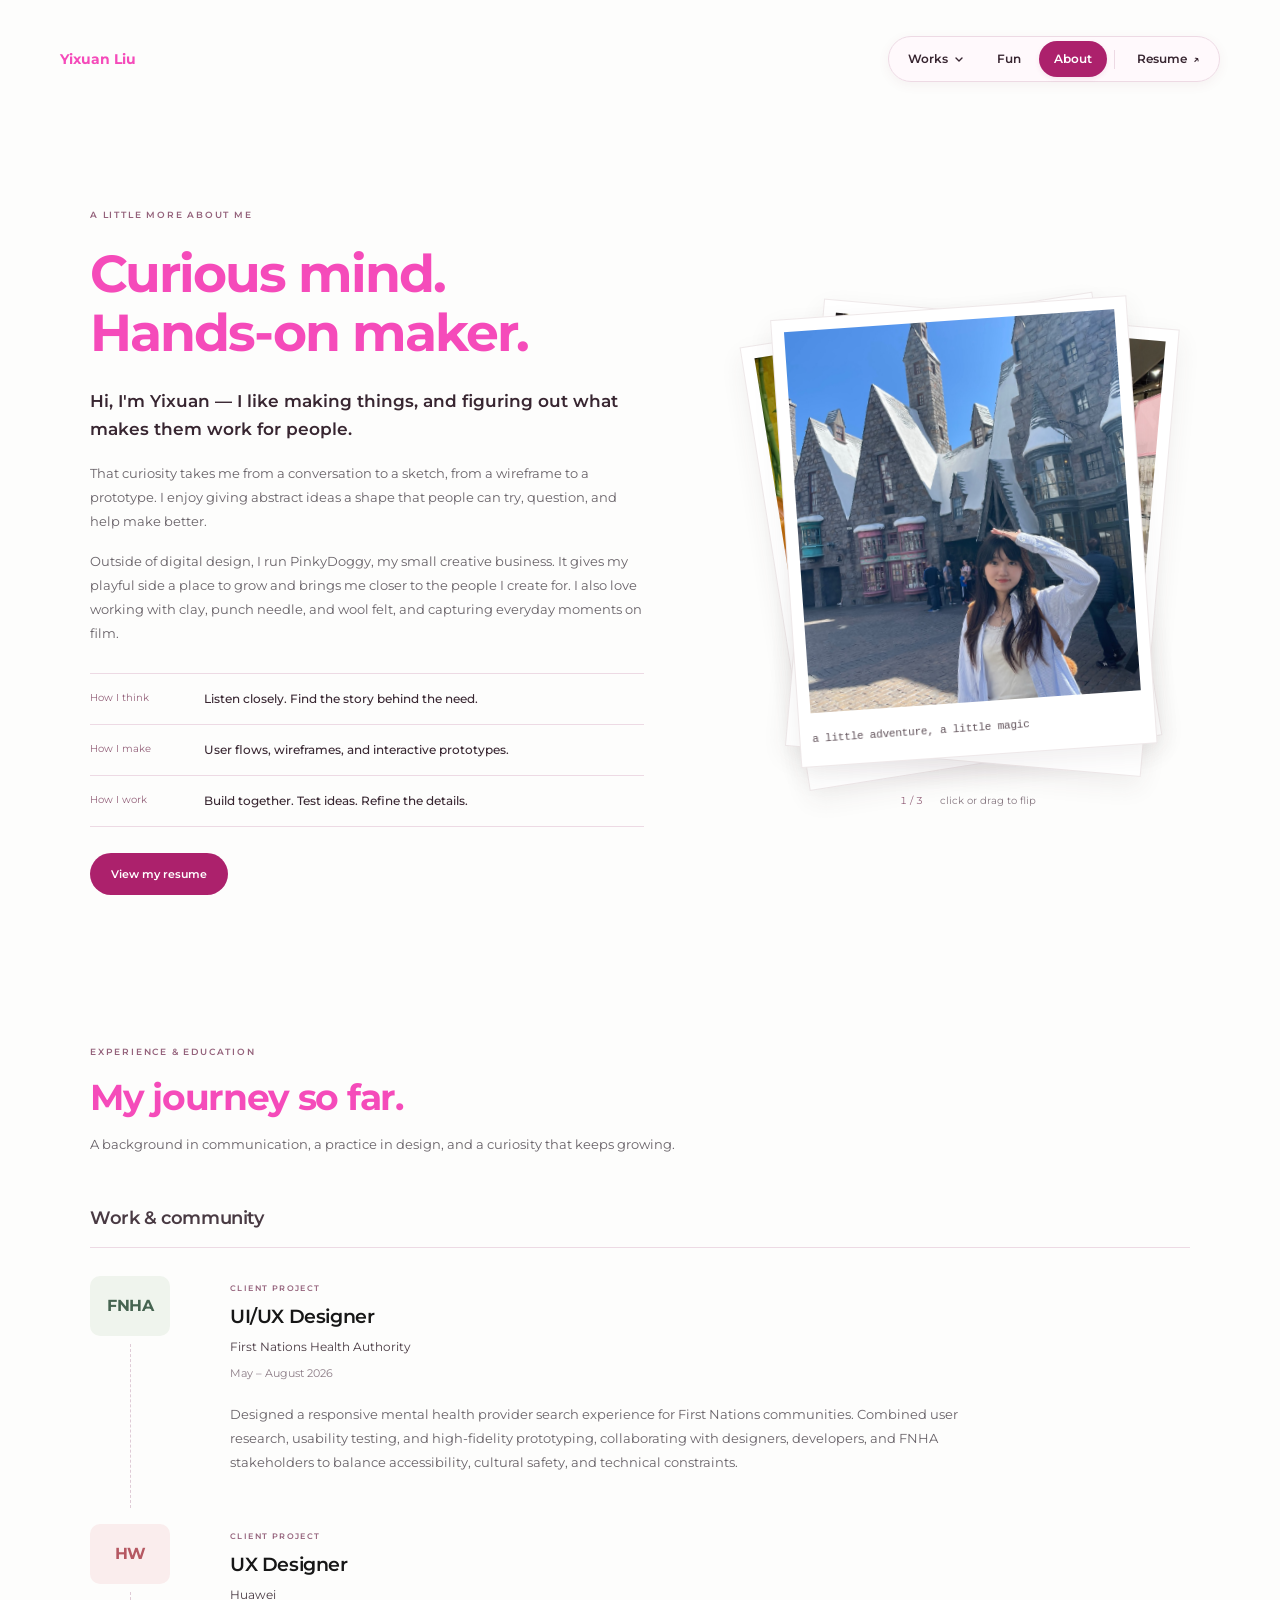
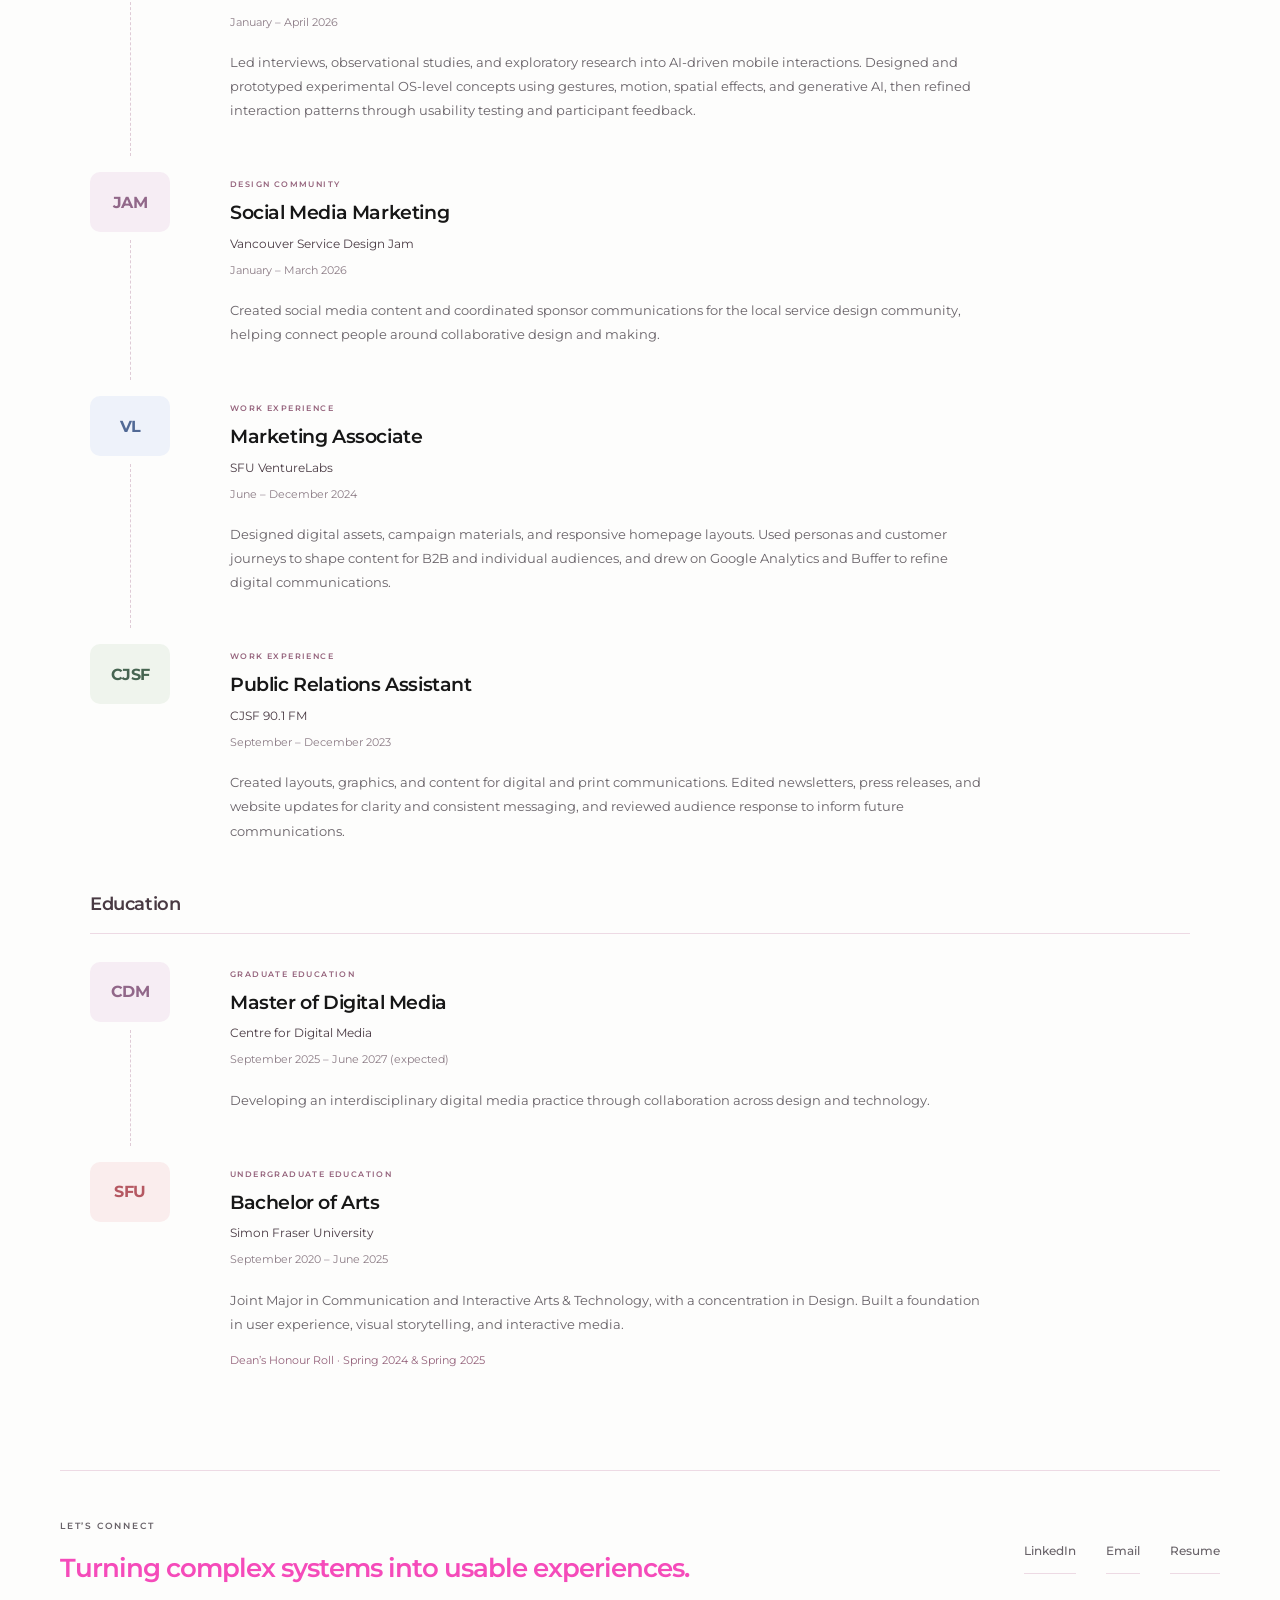
==== commit 4163a49b: "Build personal About page and unify sticky site navigation" ====
--- a/about.html
+++ b/about.html
@@ -1,6 +1,6 @@
 <!doctype html>
-<html lang="en"><head><meta charset="UTF-8"><meta name="viewport" content="width=device-width, initial-scale=1"><meta name="theme-color" content="#fdfdfc"><title>About — Yixuan Liu</title><link rel="icon" href="assets/favicon.svg" type="image/svg+xml"><link rel="stylesheet" href="style.css?v=20261031-footer-motion"><script src="navigation.js" defer></script></head>
-<body><a class="skip-link" href="#main">Skip to content</a><header class="site-header">
+<html lang="en"><head><meta charset="UTF-8"><meta name="viewport" content="width=device-width, initial-scale=1"><meta name="theme-color" content="#fdfdfc"><title>About — Yixuan Liu</title><link rel="icon" href="assets/favicon.svg" type="image/svg+xml"><link rel="stylesheet" href="style.css?v=20261101-shared-sticky"><link rel="stylesheet" href="about.css?v=20261101-journey"><script src="navigation.js" defer></script><script src="about.js?v=20261101-photos" defer></script></head>
+<body class="about-page"><a class="skip-link" href="#main">Skip to content</a><header class="site-header">
     <a class="wordmark" href="./" aria-label="Yixuan Liu, home">Yixuan Liu</a>
     <nav class="portfolio-nav" aria-label="Main navigation">
       <div class="works-menu">
@@ -18,7 +18,47 @@
       <span class="nav-separator" aria-hidden="true"></span>
       <a class="pill-link resume-link" href="https://drive.google.com/file/d/155vEEcQ53P3VuCx9Ew82T92FQnsxPeMG/view?usp=drivesdk" target="_blank" rel="noopener noreferrer" aria-label="Resume (opens in a new tab)">Resume <span aria-hidden="true">↗</span></a>
     </nav>
-  </header><main id="main"><section class="personal-view about-view" aria-labelledby="page-title"><div class="personal-copy"><span class="personal-eyebrow">THE PERSON BEHIND THE PIXELS</span><h1 id="page-title">Hi again,<br>I'm Yixuan.</h1><p class="personal-lead">A product designer based in Vancouver, curious about people and the experiences we create for them.</p><p>I love turning complex problems into simple, meaningful experiences. My work brings together research, creativity, and a human-centered mindset.</p><p>This portfolio is a glimpse into how I think, what I make, and the little things that inspire me.</p><a class="personal-action" href="./#work">Explore my work <span aria-hidden="true">↗</span></a></div><figure class="personal-portrait"><img src="assets/portrait.png" alt="Yixuan enjoying a night out in the city"><figcaption>A little glimpse into my world.</figcaption></figure></section><footer class="site-footer" aria-label="Get in touch">
+  </header><main id="main"><section class="about-intro" aria-labelledby="page-title">
+      <div class="about-copy">
+        <span class="about-eyebrow">A LITTLE MORE ABOUT ME</span>
+        <h1 id="page-title">Curious mind.<br>Hands-on maker.</h1>
+        <p class="about-lead">Hi, I'm Yixuan — I like making things, and figuring out what makes them work for people.</p>
+        <p>That curiosity takes me from a conversation to a sketch, from a wireframe to a prototype. I enjoy giving abstract ideas a shape that people can try, question, and help make better.</p>
+        <p>Outside of digital design, I run PinkyDoggy, my small creative business. It gives my playful side a place to grow and brings me closer to the people I create for. I also love working with clay, punch needle, and wool felt, and capturing everyday moments on film.</p>
+        <dl class="about-strengths">
+          <div><dt>How I think</dt><dd>Listen closely. Find the story behind the need.</dd></div>
+          <div><dt>How I make</dt><dd>User flows, wireframes, and interactive prototypes.</dd></div>
+          <div><dt>How I work</dt><dd>Build together. Test ideas. Refine the details.</dd></div>
+        </dl>
+        <a class="about-resume" href="https://drive.google.com/file/d/155vEEcQ53P3VuCx9Ew82T92FQnsxPeMG/view?usp=drivesdk" target="_blank" rel="noopener noreferrer">View my resume</a>
+      </div>
+      <div class="photo-corner" role="group" aria-label="A few glimpses into my world">
+        <div class="photo-stack">
+          <figure class="snapshot" data-position="0"><img src="assets/about/yixuan-01.jpg" alt="Yixuan exploring a street of storybook stone buildings" fetchpriority="high" draggable="false" style="object-position:50% 50%"><figcaption>a little adventure, a little magic</figcaption></figure>
+          <figure class="snapshot" data-position="1" aria-hidden="true"><img src="assets/about/yixuan-02.jpg" alt="Yixuan at her pink PinkyDoggy market booth" draggable="false" style="object-position:50% 50%"><figcaption>my small business, PinkyDoggy</figcaption></figure>
+          <figure class="snapshot" data-position="2" aria-hidden="true"><img src="assets/about/yixuan-03.jpg" alt="Yixuan holding an ice cream beside a Rilakkuma statue" draggable="false" style="object-position:68% 50%"><figcaption>finding joy in the little things</figcaption></figure>
+          <button class="photo-flip" type="button" aria-label="Show next photo" aria-describedby="photo-hint"></button>
+        </div>
+        <p class="photo-hint" id="photo-hint"><span class="photo-count" aria-live="polite" aria-atomic="true">1 / 3</span><span>click or drag to flip</span></p>
+      </div>
+    </section>
+    <section class="journey-section" aria-labelledby="journey-title">
+      <div class="journey-heading"><span class="about-eyebrow">EXPERIENCE &amp; EDUCATION</span><h2 id="journey-title">My journey so far.</h2><p>A background in communication, a practice in design, and a curiosity that keeps growing.</p></div>
+      <h3 class="journey-group-title" id="work-experience-title">Work &amp; community</h3>
+      <ol class="journey-list" aria-labelledby="work-experience-title">
+        <li class="journey-entry"><div class="journey-mark" aria-hidden="true">FNHA</div><div class="journey-content"><span class="journey-type">CLIENT PROJECT</span><h4>UI/UX Designer</h4><p class="journey-place">First Nations Health Authority</p><p class="journey-date">May – August 2026</p><p>Designed a responsive mental health provider search experience for First Nations communities. Combined user research, usability testing, and high-fidelity prototyping, collaborating with designers, developers, and FNHA stakeholders to balance accessibility, cultural safety, and technical constraints.</p></div></li>
+        <li class="journey-entry"><div class="journey-mark journey-mark-red" aria-hidden="true">HW</div><div class="journey-content"><span class="journey-type">CLIENT PROJECT</span><h4>UX Designer</h4><p class="journey-place">Huawei</p><p class="journey-date">January – April 2026</p><p>Led interviews, observational studies, and exploratory research into AI-driven mobile interactions. Designed and prototyped experimental OS-level concepts using gestures, motion, spatial effects, and generative AI, then refined interaction patterns through usability testing and participant feedback.</p></div></li>
+        <li class="journey-entry"><div class="journey-mark journey-mark-plum" aria-hidden="true">JAM</div><div class="journey-content"><span class="journey-type">DESIGN COMMUNITY</span><h4>Social Media Marketing</h4><p class="journey-place">Vancouver Service Design Jam</p><p class="journey-date">January – March 2026</p><p>Created social media content and coordinated sponsor communications for the local service design community, helping connect people around collaborative design and making.</p></div></li>
+        <li class="journey-entry"><div class="journey-mark journey-mark-blue" aria-hidden="true">VL</div><div class="journey-content"><span class="journey-type">WORK EXPERIENCE</span><h4>Marketing Associate</h4><p class="journey-place">SFU VentureLabs</p><p class="journey-date">June – December 2024</p><p>Designed digital assets, campaign materials, and responsive homepage layouts. Used personas and customer journeys to shape content for B2B and individual audiences, and drew on Google Analytics and Buffer to refine digital communications.</p></div></li>
+        <li class="journey-entry"><div class="journey-mark" aria-hidden="true">CJSF</div><div class="journey-content"><span class="journey-type">WORK EXPERIENCE</span><h4>Public Relations Assistant</h4><p class="journey-place">CJSF 90.1 FM</p><p class="journey-date">September – December 2023</p><p>Created layouts, graphics, and content for digital and print communications. Edited newsletters, press releases, and website updates for clarity and consistent messaging, and reviewed audience response to inform future communications.</p></div></li>
+      </ol>
+      <h3 class="journey-group-title" id="education-title">Education</h3>
+      <ol class="journey-list" aria-labelledby="education-title">
+        <li class="journey-entry"><div class="journey-mark journey-mark-plum" aria-hidden="true">CDM</div><div class="journey-content"><span class="journey-type">GRADUATE EDUCATION</span><h4>Master of Digital Media</h4><p class="journey-place">Centre for Digital Media</p><p class="journey-date">September 2025 – June 2027 (expected)</p><p>Developing an interdisciplinary digital media practice through collaboration across design and technology.</p></div></li>
+        <li class="journey-entry"><div class="journey-mark journey-mark-red" aria-hidden="true">SFU</div><div class="journey-content"><span class="journey-type">UNDERGRADUATE EDUCATION</span><h4>Bachelor of Arts</h4><p class="journey-place">Simon Fraser University</p><p class="journey-date">September 2020 – June 2025</p><p>Joint Major in Communication and Interactive Arts &amp; Technology, with a concentration in Design. Built a foundation in user experience, visual storytelling, and interactive media.</p><p class="journey-honours">Dean’s Honour Roll · Spring 2024 &amp; Spring 2025</p></div></li>
+      </ol>
+    </section>
+    <footer class="site-footer" aria-label="Get in touch">
       <div class="footer-message">
         <span class="footer-eyebrow">LET’S CONNECT</span>
         <h2>Turning complex systems into usable experiences.</h2>
--- a/style.css
+++ b/style.css
@@ -55,15 +55,15 @@
 .works-list .all-work-link{border-top:1px solid var(--nav-border);border-radius:0 0 10px 10px;margin-top:6px;font-size:10px;font-weight:600;display:flex;align-items:center;justify-content:space-between;padding:13px 12px}.works-list .all-work-link>span{margin:0}
 @keyframes nav-menu-in{from{opacity:0;transform:translateY(-5px)}to{opacity:1;transform:translateY(0)}}
 .case-page .case-header{height:60px}
-.case-page .site-header,.home-page .site-header{position:sticky;top:0;background:#fdfdfcf5;backdrop-filter:blur(12px)}
+.site-header{position:sticky;top:0;background:#fdfdfcf5;backdrop-filter:blur(12px)}
 .case-page .case-contents{top:calc(var(--portfolio-header-height,118px) + 24px)}
 .case-page [id]{scroll-margin-top:calc(var(--portfolio-header-height,118px) + 24px)}
 .personal-view{display:grid;grid-template-columns:minmax(0,1.2fr) minmax(0,1fr);gap:90px;align-items:center;margin:100px 90px 0 60px;min-height:420px}
 .personal-eyebrow{font-size:9px;font-weight:600;letter-spacing:1.7px;color:#a96086}.personal-copy h1{font-size:clamp(40px,4.5vw,64px);line-height:1.08;letter-spacing:-2px;color:var(--pink);margin:24px 0 28px}.personal-copy p{font-size:14px;line-height:1.8;max-width:550px;color:#686268}.personal-copy .personal-lead{font-size:19px;font-weight:600;line-height:1.6;color:#382631}.personal-action{display:inline-flex;gap:30px;margin-top:22px;padding:13px 20px;border-radius:999px;background:var(--nav-selected);color:white;font-size:12px;font-weight:600;text-decoration:none;transition:background .2s}.personal-action:hover{background:var(--nav-pressed)}
 .personal-portrait,.fun-art{margin:0;justify-self:center;max-width:390px;width:100%}.personal-portrait{padding:14px 14px 22px;background:#fff6fb;border:1px solid var(--nav-border);transform:rotate(3deg)}.personal-portrait img{display:block;width:100%;aspect-ratio:4/4.5;object-fit:cover}.personal-portrait figcaption,.fun-art figcaption{text-align:center;font-size:10px;color:#9a6c82;margin-top:18px}.fun-art{background:#fff6fb;border-radius:40px;padding:35px 25px}.fun-art img{display:block;width:100%;height:auto}
-@media(max-width:760px){.site-header{flex-wrap:wrap;gap:20px;justify-content:center}.site-header .wordmark{margin-right:auto}.portfolio-nav{max-width:100%;gap:0;padding:4px}.pill-link{font-size:11px;padding:0 9px;min-height:35px}.nav-separator{margin:0 3px}.works-list{left:-20px;width:min(300px,calc(100vw - 48px))}.personal-view{grid-template-columns:1fr;gap:45px;margin:65px 24px 0;min-height:0}.personal-copy h1{font-size:44px;letter-spacing:-1.3px}.personal-copy .personal-lead{font-size:17px}.personal-copy p{font-size:13px}.personal-portrait,.fun-art{max-width:340px}.case-page .case-header{padding:0 24px}}
+@media(max-width:760px){.site-header{flex-wrap:nowrap;gap:8px;justify-content:space-between;padding:20px 16px}.site-header .wordmark{flex-shrink:0;white-space:nowrap;font-size:11px}.portfolio-nav{position:relative;flex-shrink:0;margin-left:auto;max-width:100%;gap:0;padding:4px}.pill-link{font-size:11px;padding:0 7px;min-height:35px}.nav-separator{margin:0 3px}.works-menu{position:static}.works-list{left:auto;right:0;width:min(300px,calc(100vw - 32px))}.personal-view{grid-template-columns:1fr;gap:45px;margin:65px 24px 0;min-height:0}.personal-copy h1{font-size:44px;letter-spacing:-1.3px}.personal-copy .personal-lead{font-size:17px}.personal-copy p{font-size:13px}.personal-portrait,.fun-art{max-width:340px}.case-page .case-header{padding:0 24px}}
 @media(prefers-reduced-motion:no-preference){.personal-copy,.personal-portrait,.fun-art{animation:intro-reveal 800ms cubic-bezier(.25,0,0,1) both}.personal-portrait,.fun-art{animation-delay:160ms}}
-@media(max-width:380px){.portfolio-nav .pill-link{font-size:10px;padding:0 7px;gap:4px}.nav-separator{margin:0 2px}}
+@media(max-width:380px){.site-header{padding-left:12px;padding-right:12px;gap:6px}.site-header .wordmark{font-size:10px}.portfolio-nav .pill-link{font-size:10px;padding:0 5px;gap:3px}.nav-separator{margin:0 2px}}
 
 .project-groundlink .project-media,.project-groundlink .project-cover{background:#e6efdf}
 
--- a/about.css
+++ b/about.css
@@ -0,0 +1,49 @@
+/* About uses the portfolio's shared navigation, type, and color tokens. */
+.about-intro{display:grid;grid-template-columns:minmax(0,1.25fr) minmax(0,1fr);gap:clamp(60px,8vw,125px);align-items:center;max-width:1180px;margin:85px auto 0;padding:0 40px}
+.about-eyebrow{font-size:9px;font-weight:600;letter-spacing:1.8px;color:#94627b;line-height:1.6}
+.about-copy h1{font-size:clamp(40px,4.1vw,60px);font-weight:700;line-height:1.12;letter-spacing:-2px;color:var(--pink);margin:22px 0 25px}
+.about-copy p{color:var(--muted);font-size:13px;line-height:1.85;margin:0 0 16px}
+.about-copy .about-lead{font-size:17px;font-weight:600;line-height:1.65;color:#382631;margin-bottom:18px}
+.about-strengths{margin:28px 0 0;border-top:1px solid var(--nav-border)}
+.about-strengths>div{display:grid;grid-template-columns:102px 1fr;gap:12px;padding:15px 0;border-bottom:1px solid var(--nav-border)}
+.about-strengths dt{font-size:10px;color:#94627b;line-height:1.7}
+.about-strengths dd{margin:0;font-size:12px;font-weight:500;line-height:1.65;color:#382631}
+.about-resume{display:inline-flex;gap:28px;align-items:center;margin-top:26px;padding:14px 21px;background:var(--nav-selected);color:white;border-radius:30px;text-decoration:none;font-size:11px;font-weight:600;transition:background .2s}
+.about-resume:hover{background:var(--nav-pressed)}
+.photo-corner{min-width:0;width:100%;max-width:365px;justify-self:center;padding:18px 4px 0}
+.photo-stack{position:relative;width:100%;aspect-ratio:350/440;perspective:1100px;isolation:isolate}
+.snapshot{position:absolute;inset:0;margin:0;padding:12px 12px 0;background:#fff;border:1px solid #eee8e9;box-shadow:0 10px 24px #49323c13;transition:transform 540ms cubic-bezier(.22,1,.36,1);transform-origin:50% 65%;will-change:transform;pointer-events:none}
+.snapshot[data-position="0"]{z-index:3;transform:rotate(-4deg)}
+.snapshot[data-position="1"]{z-index:2;transform:translate(8px,6px) rotate(5deg)}
+.snapshot[data-position="2"]{z-index:1;transform:translate(-7px,9px) rotate(-9deg)}
+.snapshot img{display:block;width:100%;height:calc(100% - 53px);object-fit:cover;object-position:50% 62%;user-select:none}
+.snapshot figcaption{display:flex;align-items:center;min-height:53px;font-size:11px;font-family:ui-monospace,'Courier New',monospace;letter-spacing:-.2px;color:#62535b}
+.photo-flip{position:absolute;inset:-12px;z-index:5;border:0;background:transparent;border-radius:4px;cursor:grab;touch-action:pan-y;user-select:none}
+.photo-flip:active{cursor:grabbing}.photo-flip:focus-visible{outline-offset:12px}
+.photo-hint{display:flex;align-items:center;justify-content:center;gap:17px;margin:37px -15px 0;font-size:10px;line-height:1.6;color:#867780}
+.photo-count{color:#94627b;font-variant-numeric:tabular-nums}.photo-hint>span:last-child>span{margin-left:4px}
+.journey-section{max-width:1180px;margin:145px auto 0;padding:0 40px}
+.journey-heading h2{font-size:36px;line-height:1.2;letter-spacing:-1.3px;color:var(--pink);margin:17px 0 14px}
+.journey-heading>p{font-size:13px;line-height:1.8;color:var(--muted);margin:0}
+.journey-list{list-style:none;padding:0;margin:52px 0 0}
+.journey-entry{display:grid;grid-template-columns:100px minmax(0,1fr);gap:40px;position:relative;padding:0 0 50px}
+.journey-entry:not(:last-child)::after{content:'';position:absolute;top:68px;bottom:16px;left:40px;border-left:1px dashed #dfcbd6}
+.journey-mark{width:80px;height:60px;display:grid;place-items:center;color:#466451;background:#eff4ed;border-radius:10px;font-size:16px;font-weight:700;letter-spacing:-.5px}
+.journey-mark-blue{background:#eef2fa;color:#516995}.journey-mark-plum{background:#f6edf4;color:#916789}.journey-mark-red{background:#faeded;color:#b55862}
+.journey-type{font-size:8px;font-weight:600;letter-spacing:1.4px;color:#94627b}
+.journey-content h4{font-size:19px;font-weight:600;line-height:1.5;margin:8px 0 5px;letter-spacing:-.4px}
+.journey-content .journey-place{color:#493a43;font-size:12px;margin:0 0 5px}
+.journey-content .journey-date{font-size:11px;color:#8c7c86;margin:0 0 18px}
+.journey-content>p{font-size:13px;line-height:1.85;color:var(--muted);max-width:760px;margin:0}
+.journey-link{display:inline-flex;align-items:center;gap:20px;margin-top:16px;padding:4px 0;color:#a12c71;font-size:11px;font-weight:500;text-decoration:none;border-bottom:1px solid var(--nav-border)}
+.journey-link:hover{border-color:var(--pink)}.journey-entry:last-child{padding-bottom:0}
+.about-page .site-footer{margin-top:100px}
+@media(min-width:1700px){.about-intro,.journey-section{max-width:1250px}}
+@media(max-width:1000px) and (min-width:761px){.about-intro{gap:50px;margin-top:60px}.about-copy h1{font-size:43px}.about-copy .about-lead{font-size:15px}.photo-corner{max-width:295px}.snapshot figcaption{font-size:9px}.about-strengths>div{grid-template-columns:80px 1fr}}
+@media(max-width:760px){.about-intro{grid-template-columns:1fr;gap:55px;margin-top:55px;padding:0 24px}.about-copy{max-width:560px}.about-copy h1{font-size:43px;letter-spacing:-1.5px}.about-copy .about-lead{font-size:16px}.about-copy p{font-size:13px}.about-strengths>div{grid-template-columns:90px 1fr}.photo-corner{max-width:310px;width:calc(100% - 28px);padding-top:8px}.snapshot figcaption{font-size:10px}.photo-hint{font-size:9px;margin-top:32px}.journey-section{margin-top:95px;padding:0 24px}.journey-heading h2{font-size:30px}.journey-heading>p{font-size:12px}.journey-list{margin-top:36px}.journey-entry{grid-template-columns:50px minmax(0,1fr);gap:20px;padding-bottom:40px}.journey-mark{width:50px;height:44px;font-size:12px;border-radius:7px}.journey-entry:not(:last-child)::after{left:25px;top:56px;bottom:12px}.journey-type{font-size:7px;letter-spacing:1px}.journey-content h4{font-size:17px;line-height:1.4}.journey-content .journey-place{font-size:11px;line-height:1.7}.journey-content>p{font-size:12px}.journey-content .journey-date{font-size:10px}.about-page .site-footer{margin-top:75px}}
+@media(prefers-reduced-motion:reduce){.snapshot,.about-resume{transition:none}}
+
+.journey-group-title{font-size:18px;font-weight:600;color:#493a43;letter-spacing:-.4px;line-height:1.5;margin:48px 0 28px;padding-bottom:15px;border-bottom:1px solid var(--nav-border)}
+.journey-group-title + .journey-list{margin-top:0}
+.journey-content .journey-honours{font-size:11px;color:#94627b;margin-top:14px}
+@media(max-width:760px){.journey-group-title{font-size:16px;margin-top:36px;margin-bottom:25px}.journey-content .journey-honours{font-size:10px;line-height:1.8}}
